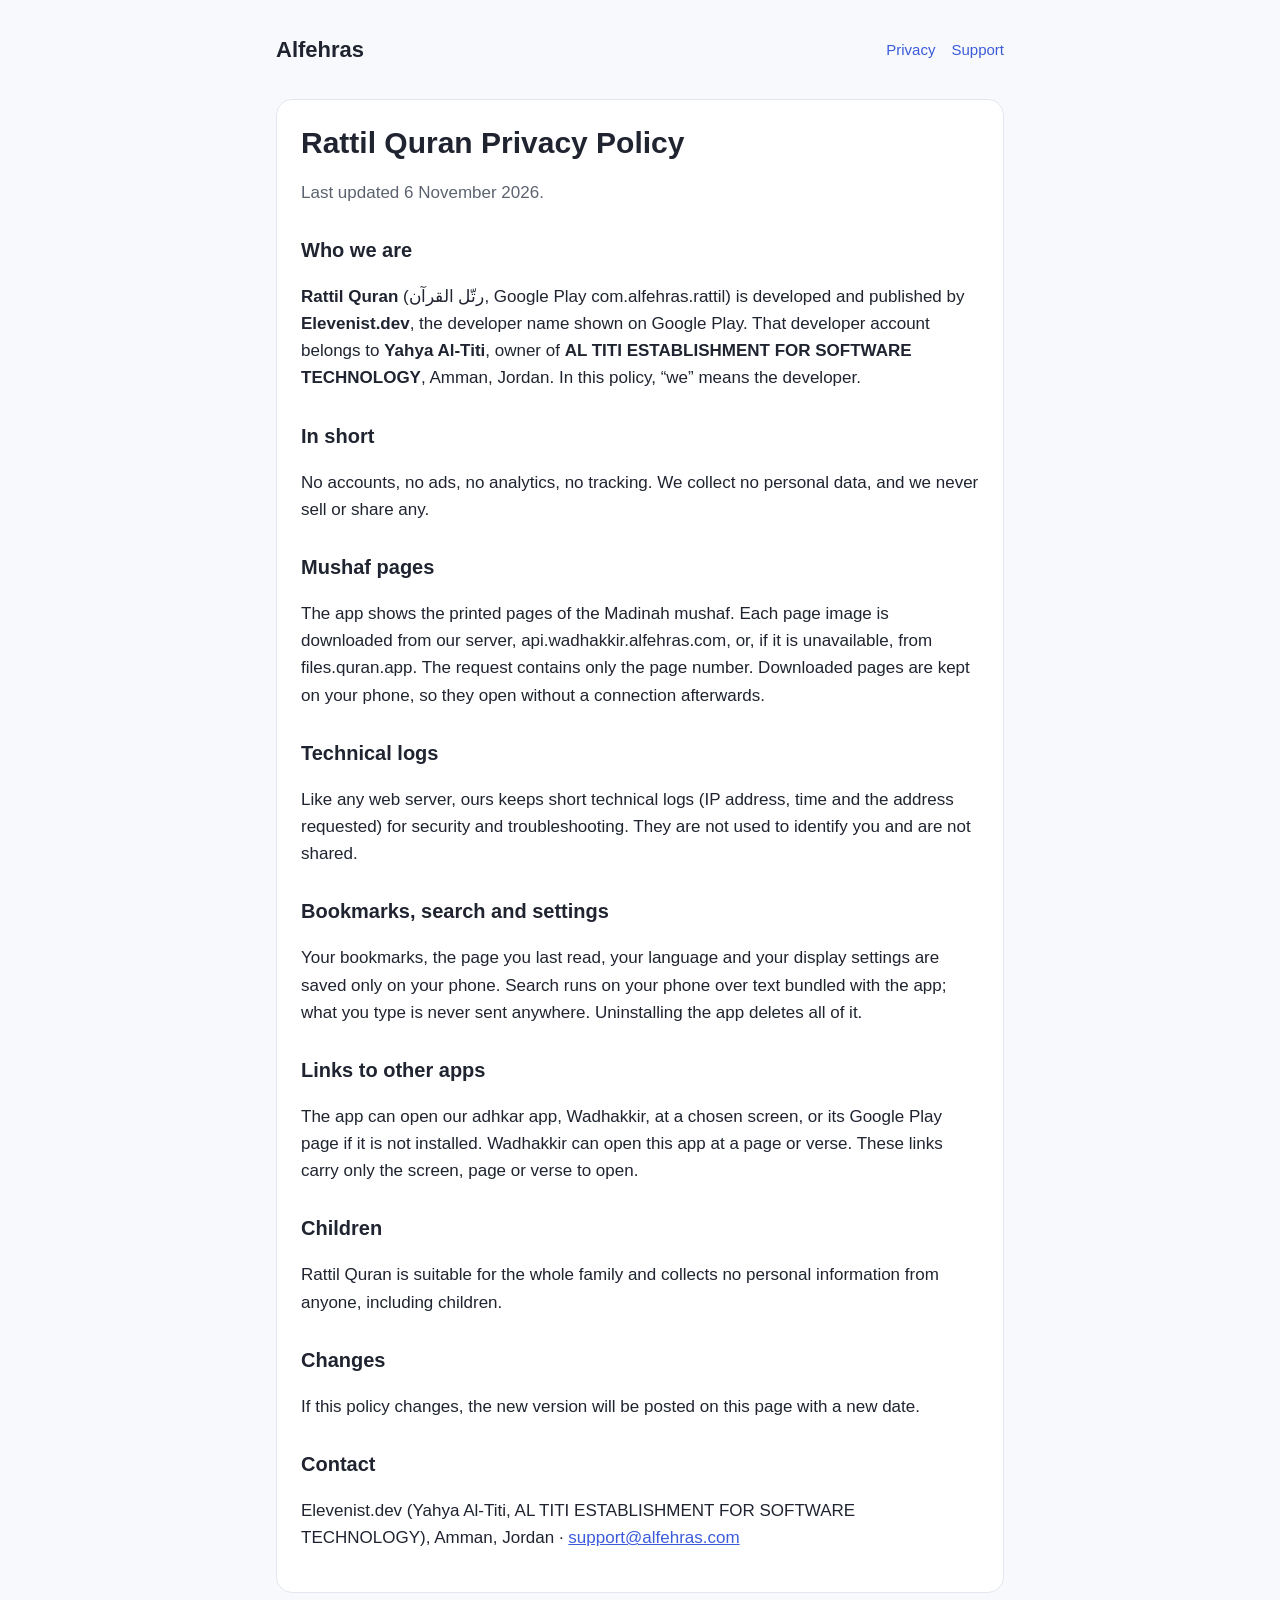
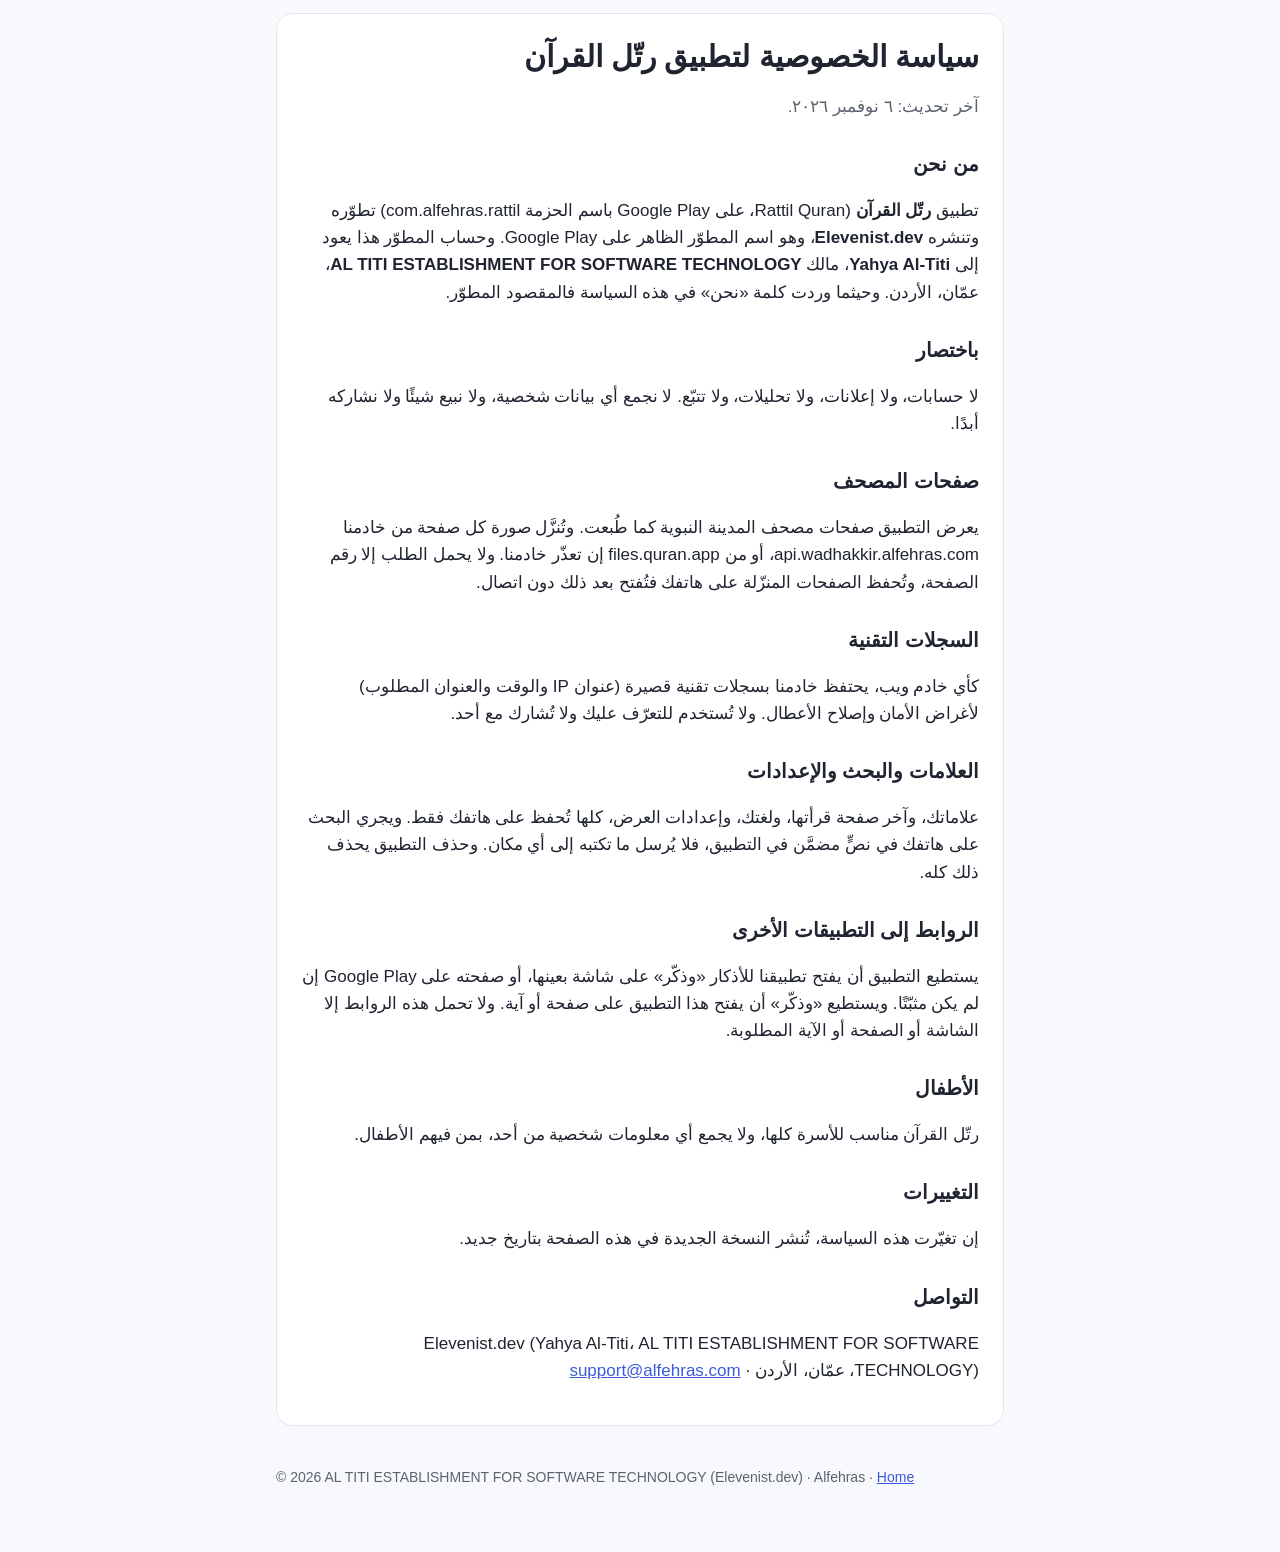
==== rattil/privacy/index.html @ de177fb9 "Rattil Quran privacy policy (English and Arabic) Co-Authored-By: Claude Opus 5.5 <noreply@anthropic." ====
<!doctype html>
<html lang="en">
<head>
<meta charset="utf-8">
<meta name="viewport" content="width=device-width, initial-scale=1">
<title>Rattil Quran Privacy Policy</title>
<meta name="description" content="Privacy policy for Rattil Quran (رتّل القرآن), the Madinah mushaf app by Elevenist.dev.">
<link rel="stylesheet" href="/style.css">
</head>
<body>
<main>
<header><a class="brand" href="/">Alfehras</a><nav><a href="/privacy/">Privacy</a><a href="/support/">Support</a></nav></header>

<section class="lang" lang="en">
<h1>Rattil Quran Privacy Policy</h1>
<p class="muted">Last updated 6 November 2026.</p>
<h2>Who we are</h2>
<p><strong>Rattil Quran</strong> (<span lang="ar" dir="rtl">رتّل القرآن</span>, Google Play com.alfehras.rattil) is developed and published by <strong>Elevenist.dev</strong>, the developer name shown on Google Play. That developer account belongs to <strong>Yahya Al-Titi</strong>, owner of <strong>AL TITI ESTABLISHMENT FOR SOFTWARE TECHNOLOGY</strong>, Amman, Jordan. In this policy, “we” means the developer.</p>
<h2>In short</h2>
<p>No accounts, no ads, no analytics, no tracking. We collect no personal data, and we never sell or share any.</p>
<h2>Mushaf pages</h2>
<p>The app shows the printed pages of the Madinah mushaf. Each page image is downloaded from our server, api.wadhakkir.alfehras.com, or, if it is unavailable, from files.quran.app. The request contains only the page number. Downloaded pages are kept on your phone, so they open without a connection afterwards.</p>
<h2>Technical logs</h2>
<p>Like any web server, ours keeps short technical logs (IP address, time and the address requested) for security and troubleshooting. They are not used to identify you and are not shared.</p>
<h2>Bookmarks, search and settings</h2>
<p>Your bookmarks, the page you last read, your language and your display settings are saved only on your phone. Search runs on your phone over text bundled with the app; what you type is never sent anywhere. Uninstalling the app deletes all of it.</p>
<h2>Links to other apps</h2>
<p>The app can open our adhkar app, Wadhakkir, at a chosen screen, or its Google Play page if it is not installed. Wadhakkir can open this app at a page or verse. These links carry only the screen, page or verse to open.</p>
<h2>Children</h2>
<p>Rattil Quran is suitable for the whole family and collects no personal information from anyone, including children.</p>
<h2>Changes</h2>
<p>If this policy changes, the new version will be posted on this page with a new date.</p>
<h2>Contact</h2>
<p>Elevenist.dev (Yahya Al-Titi, AL TITI ESTABLISHMENT FOR SOFTWARE TECHNOLOGY), Amman, Jordan · <a href="mailto:support@alfehras.com">support@alfehras.com</a></p>
</section>

<section class="lang" lang="ar" dir="rtl">
<h1>سياسة الخصوصية لتطبيق رتّل القرآن</h1>
<p class="muted">آخر تحديث: ٦ نوفمبر ٢٠٢٦.</p>
<h2>من نحن</h2>
<p>تطبيق <strong>رتّل القرآن</strong> (Rattil Quran، على Google Play باسم الحزمة com.alfehras.rattil) تطوّره وتنشره <strong>Elevenist.dev</strong>، وهو اسم المطوّر الظاهر على Google Play. وحساب المطوّر هذا يعود إلى <strong>Yahya Al-Titi</strong>، مالك <strong>AL TITI ESTABLISHMENT FOR SOFTWARE TECHNOLOGY</strong>، عمّان، الأردن. وحيثما وردت كلمة «نحن» في هذه السياسة فالمقصود المطوّر.</p>
<h2>باختصار</h2>
<p>لا حسابات، ولا إعلانات، ولا تحليلات، ولا تتبّع. لا نجمع أي بيانات شخصية، ولا نبيع شيئًا ولا نشاركه أبدًا.</p>
<h2>صفحات المصحف</h2>
<p>يعرض التطبيق صفحات مصحف المدينة النبوية كما طُبعت. وتُنزَّل صورة كل صفحة من خادمنا api.wadhakkir.alfehras.com، أو من files.quran.app إن تعذّر خادمنا. ولا يحمل الطلب إلا رقم الصفحة، وتُحفظ الصفحات المنزّلة على هاتفك فتُفتح بعد ذلك دون اتصال.</p>
<h2>السجلات التقنية</h2>
<p>كأي خادم ويب، يحتفظ خادمنا بسجلات تقنية قصيرة (عنوان IP والوقت والعنوان المطلوب) لأغراض الأمان وإصلاح الأعطال. ولا تُستخدم للتعرّف عليك ولا تُشارك مع أحد.</p>
<h2>العلامات والبحث والإعدادات</h2>
<p>علاماتك، وآخر صفحة قرأتها، ولغتك، وإعدادات العرض، كلها تُحفظ على هاتفك فقط. ويجري البحث على هاتفك في نصٍّ مضمَّن في التطبيق، فلا يُرسل ما تكتبه إلى أي مكان. وحذف التطبيق يحذف ذلك كله.</p>
<h2>الروابط إلى التطبيقات الأخرى</h2>
<p>يستطيع التطبيق أن يفتح تطبيقنا للأذكار «وذكّر» على شاشة بعينها، أو صفحته على Google Play إن لم يكن مثبّتًا. ويستطيع «وذكّر» أن يفتح هذا التطبيق على صفحة أو آية. ولا تحمل هذه الروابط إلا الشاشة أو الصفحة أو الآية المطلوبة.</p>
<h2>الأطفال</h2>
<p>رتّل القرآن مناسب للأسرة كلها، ولا يجمع أي معلومات شخصية من أحد، بمن فيهم الأطفال.</p>
<h2>التغييرات</h2>
<p>إن تغيّرت هذه السياسة، تُنشر النسخة الجديدة في هذه الصفحة بتاريخ جديد.</p>
<h2>التواصل</h2>
<p>Elevenist.dev (Yahya Al-Titi، AL TITI ESTABLISHMENT FOR SOFTWARE TECHNOLOGY)، عمّان، الأردن · <a href="mailto:support@alfehras.com">support@alfehras.com</a></p>
</section>
<footer>© 2026 AL TITI ESTABLISHMENT FOR SOFTWARE TECHNOLOGY (Elevenist.dev) · Alfehras · <a href="/">Home</a></footer>
</main>
</body>
</html>
---- style.css ----
:root { --blue: #3b5bdb; --ink: #1f2430; --muted: #5c6370; --soft: #e7ecff; --bg: #f8f9fc; --card: #fff; --line: #e3e6ee; }
@media (prefers-color-scheme: dark) {
  :root { --ink: #eef0f6; --muted: #a3a9b6; --soft: #26305a; --bg: #12151d; --card: #1b1f2a; --line: #2c3240; --blue: #7d96f0; }
}
* { box-sizing: border-box; }
body { margin: 0; background: var(--bg); color: var(--ink); font: 17px/1.6 -apple-system, "Segoe UI", Roboto, Arial, sans-serif; }
main { max-width: 760px; margin: 0 auto; padding: 32px 16px 64px; }
header { display: flex; align-items: center; justify-content: space-between; gap: 12px; margin-bottom: 32px; }
header a.brand { color: var(--ink); text-decoration: none; font-weight: 700; font-size: 22px; }
nav a { color: var(--blue); text-decoration: none; margin-inline-start: 16px; font-size: 15px; }
h1 { font-size: 30px; line-height: 1.25; margin: 0 0 8px; }
h2 { font-size: 20px; margin: 28px 0 8px; }
p, li { color: var(--ink); }
.muted { color: var(--muted); }
.lang { background: var(--card); border: 1px solid var(--line); border-radius: 16px; padding: 24px; margin: 20px 0; }
.lang[dir="rtl"] { font-family: -apple-system, "Geeza Pro", Tahoma, Arial, sans-serif; }
.apps { display: grid; gap: 12px; padding: 0; list-style: none; }
.apps li { display: flex; align-items: center; gap: 14px; background: var(--card); border: 1px solid var(--line); border-radius: 14px; padding: 14px; }
.apps .glyph { flex: none; width: 52px; height: 52px; border-radius: 12px; background: var(--soft); color: var(--blue); display: grid; place-items: center; font-size: 28px; font-weight: 700; }
.apps .soon { color: var(--muted); font-size: 14px; }
a { color: var(--blue); }
footer { margin-top: 40px; color: var(--muted); font-size: 14px; }
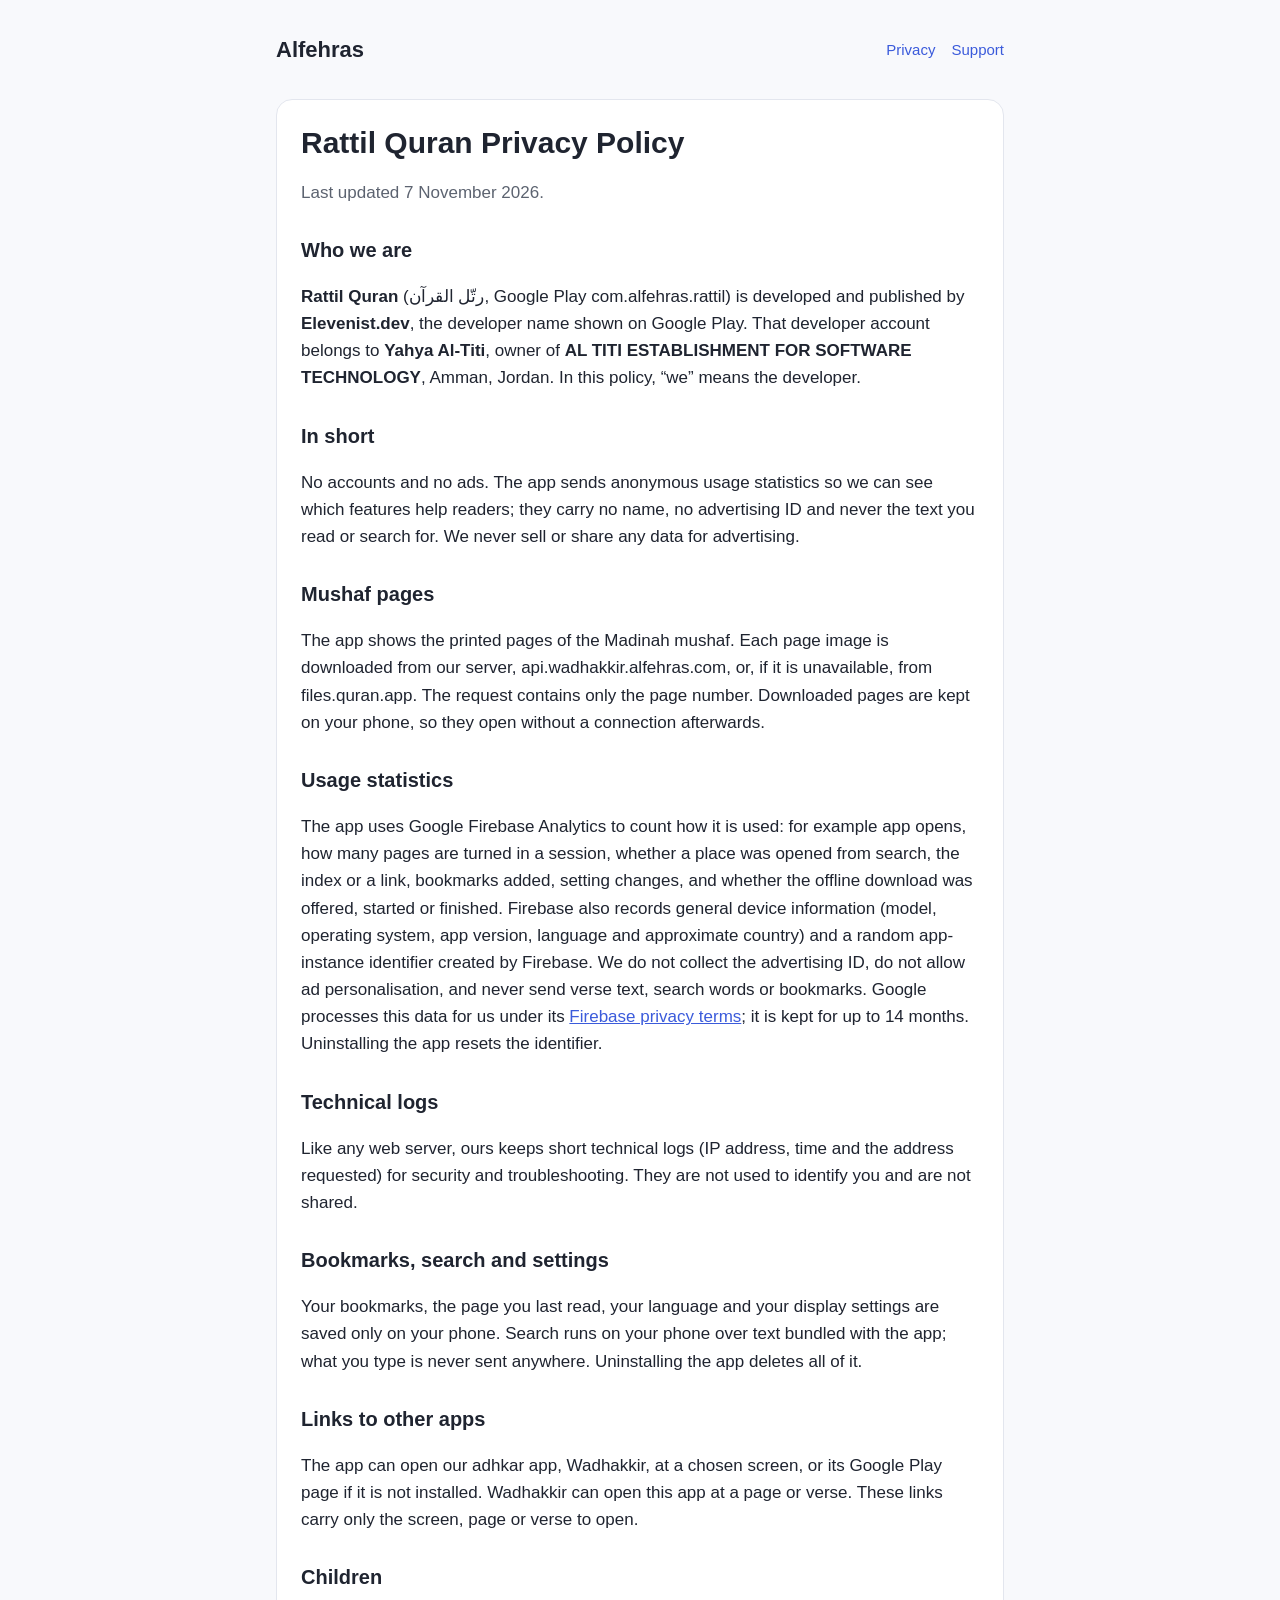
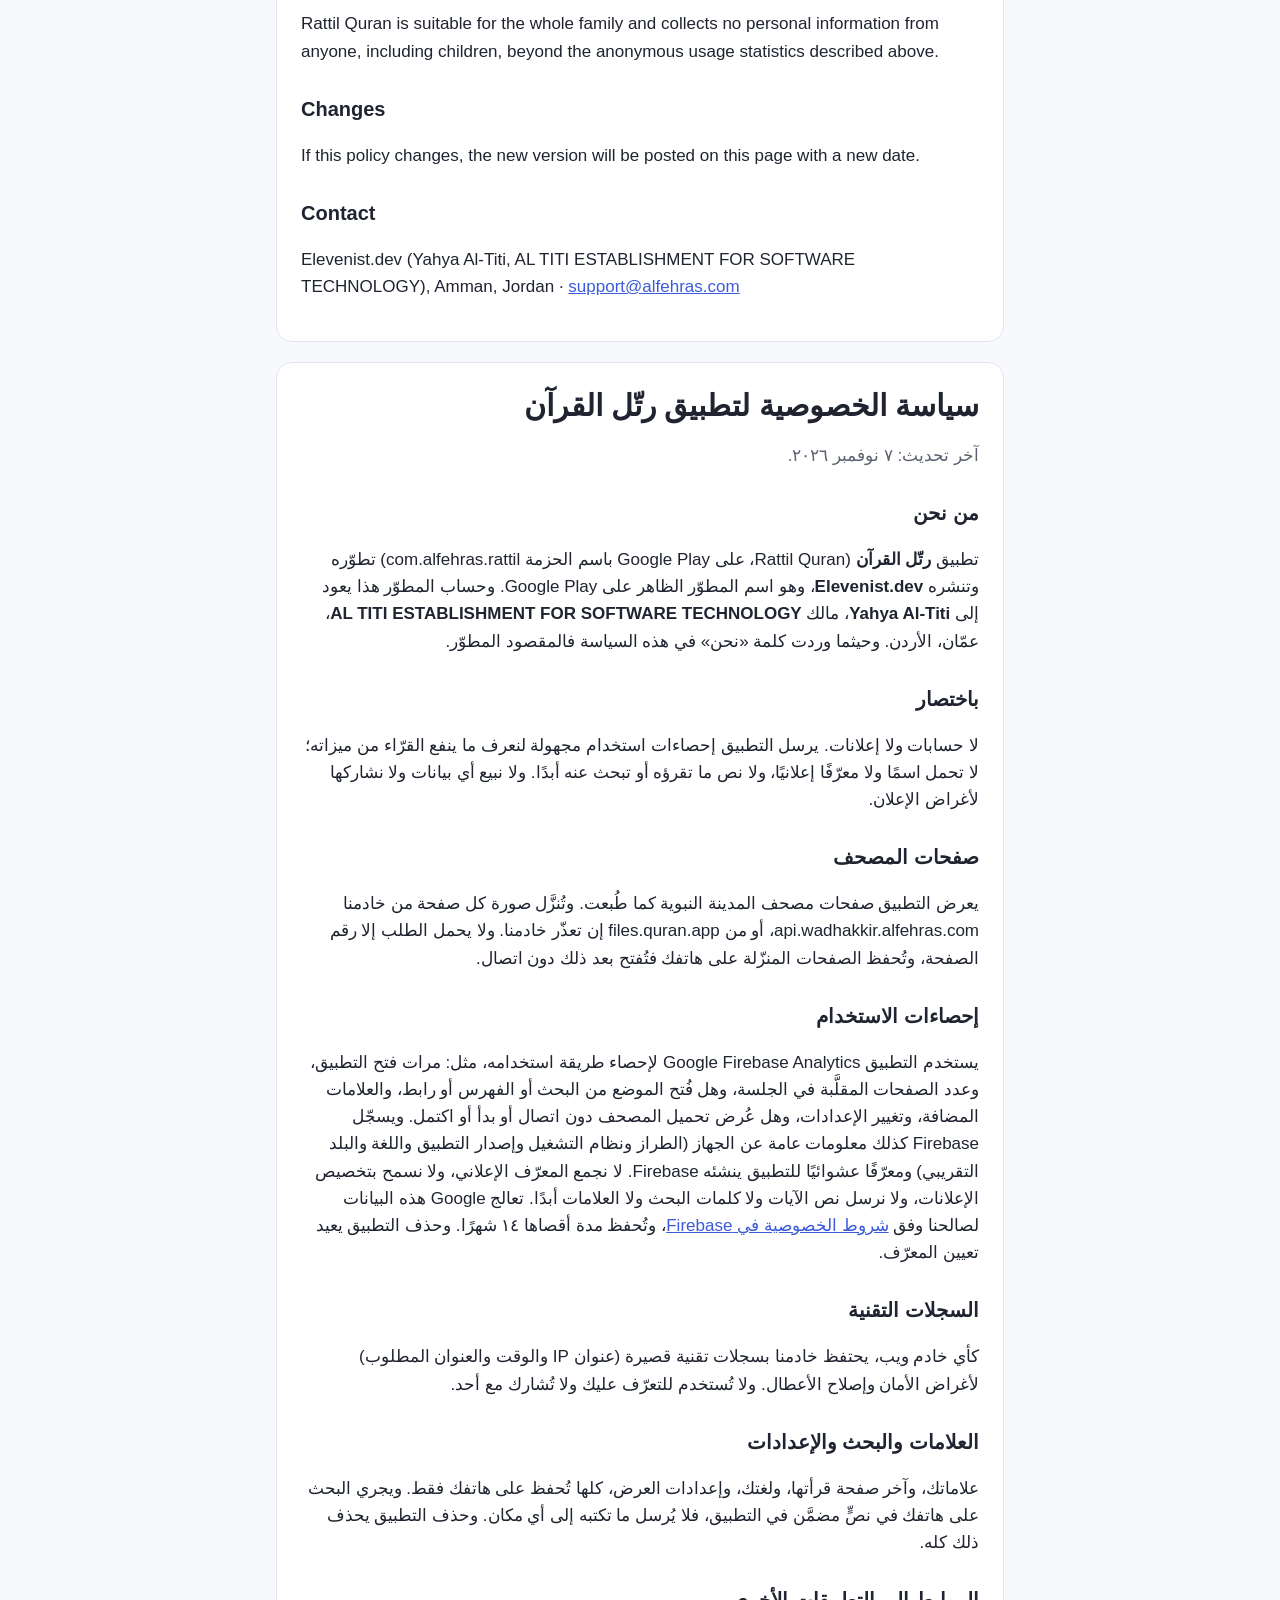
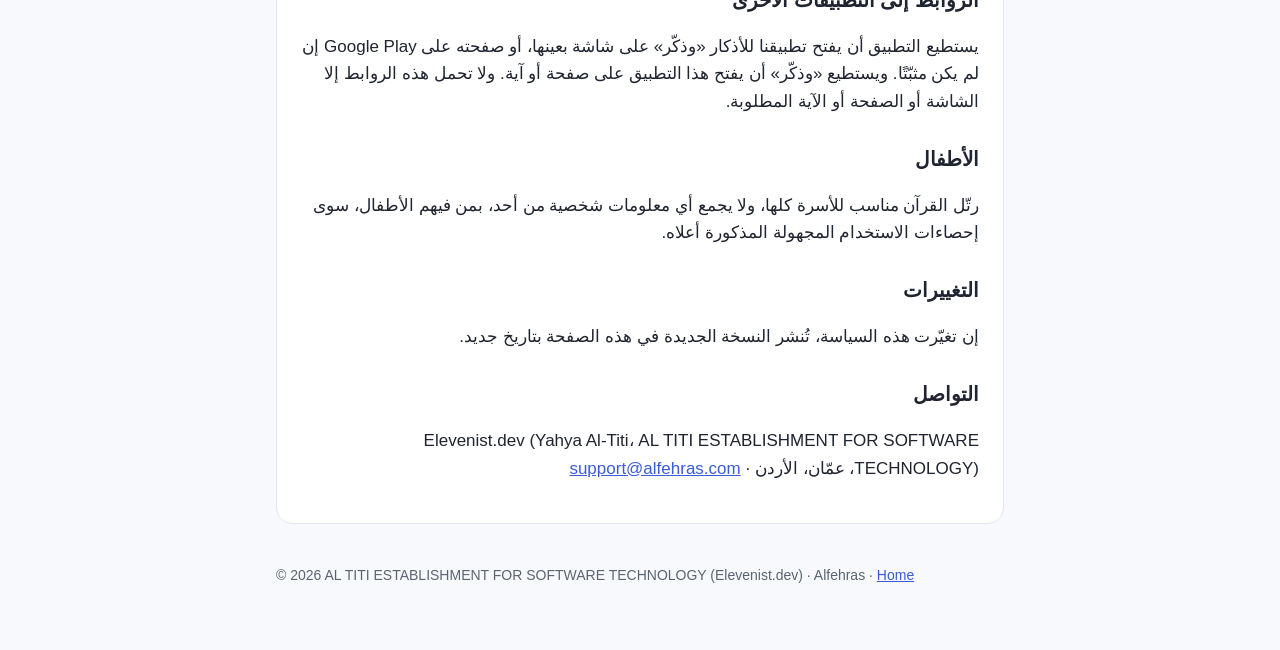
==== commit bed2f8b5: "Rattil privacy: anonymous usage statistics (Firebase Analytics) Co-Authored-By: Claude Opus 5.5 <nor" ====
--- a/rattil/privacy/index.html
+++ b/rattil/privacy/index.html
@@ -13,13 +13,15 @@
 
 <section class="lang" lang="en">
 <h1>Rattil Quran Privacy Policy</h1>
-<p class="muted">Last updated 6 November 2026.</p>
+<p class="muted">Last updated 7 November 2026.</p>
 <h2>Who we are</h2>
 <p><strong>Rattil Quran</strong> (<span lang="ar" dir="rtl">رتّل القرآن</span>, Google Play com.alfehras.rattil) is developed and published by <strong>Elevenist.dev</strong>, the developer name shown on Google Play. That developer account belongs to <strong>Yahya Al-Titi</strong>, owner of <strong>AL TITI ESTABLISHMENT FOR SOFTWARE TECHNOLOGY</strong>, Amman, Jordan. In this policy, “we” means the developer.</p>
 <h2>In short</h2>
-<p>No accounts, no ads, no analytics, no tracking. We collect no personal data, and we never sell or share any.</p>
+<p>No accounts and no ads. The app sends anonymous usage statistics so we can see which features help readers; they carry no name, no advertising ID and never the text you read or search for. We never sell or share any data for advertising.</p>
 <h2>Mushaf pages</h2>
 <p>The app shows the printed pages of the Madinah mushaf. Each page image is downloaded from our server, api.wadhakkir.alfehras.com, or, if it is unavailable, from files.quran.app. The request contains only the page number. Downloaded pages are kept on your phone, so they open without a connection afterwards.</p>
+<h2>Usage statistics</h2>
+<p>The app uses Google Firebase Analytics to count how it is used: for example app opens, how many pages are turned in a session, whether a place was opened from search, the index or a link, bookmarks added, setting changes, and whether the offline download was offered, started or finished. Firebase also records general device information (model, operating system, app version, language and approximate country) and a random app-instance identifier created by Firebase. We do not collect the advertising ID, do not allow ad personalisation, and never send verse text, search words or bookmarks. Google processes this data for us under its <a href="https://firebase.google.com/support/privacy">Firebase privacy terms</a>; it is kept for up to 14 months. Uninstalling the app resets the identifier.</p>
 <h2>Technical logs</h2>
 <p>Like any web server, ours keeps short technical logs (IP address, time and the address requested) for security and troubleshooting. They are not used to identify you and are not shared.</p>
 <h2>Bookmarks, search and settings</h2>
@@ -27,7 +29,7 @@
 <h2>Links to other apps</h2>
 <p>The app can open our adhkar app, Wadhakkir, at a chosen screen, or its Google Play page if it is not installed. Wadhakkir can open this app at a page or verse. These links carry only the screen, page or verse to open.</p>
 <h2>Children</h2>
-<p>Rattil Quran is suitable for the whole family and collects no personal information from anyone, including children.</p>
+<p>Rattil Quran is suitable for the whole family and collects no personal information from anyone, including children, beyond the anonymous usage statistics described above.</p>
 <h2>Changes</h2>
 <p>If this policy changes, the new version will be posted on this page with a new date.</p>
 <h2>Contact</h2>
@@ -36,13 +38,15 @@
 
 <section class="lang" lang="ar" dir="rtl">
 <h1>سياسة الخصوصية لتطبيق رتّل القرآن</h1>
-<p class="muted">آخر تحديث: ٦ نوفمبر ٢٠٢٦.</p>
+<p class="muted">آخر تحديث: ٧ نوفمبر ٢٠٢٦.</p>
 <h2>من نحن</h2>
 <p>تطبيق <strong>رتّل القرآن</strong> (Rattil Quran، على Google Play باسم الحزمة com.alfehras.rattil) تطوّره وتنشره <strong>Elevenist.dev</strong>، وهو اسم المطوّر الظاهر على Google Play. وحساب المطوّر هذا يعود إلى <strong>Yahya Al-Titi</strong>، مالك <strong>AL TITI ESTABLISHMENT FOR SOFTWARE TECHNOLOGY</strong>، عمّان، الأردن. وحيثما وردت كلمة «نحن» في هذه السياسة فالمقصود المطوّر.</p>
 <h2>باختصار</h2>
-<p>لا حسابات، ولا إعلانات، ولا تحليلات، ولا تتبّع. لا نجمع أي بيانات شخصية، ولا نبيع شيئًا ولا نشاركه أبدًا.</p>
+<p>لا حسابات ولا إعلانات. يرسل التطبيق إحصاءات استخدام مجهولة لنعرف ما ينفع القرّاء من ميزاته؛ لا تحمل اسمًا ولا معرّفًا إعلانيًا، ولا نص ما تقرؤه أو تبحث عنه أبدًا. ولا نبيع أي بيانات ولا نشاركها لأغراض الإعلان.</p>
 <h2>صفحات المصحف</h2>
 <p>يعرض التطبيق صفحات مصحف المدينة النبوية كما طُبعت. وتُنزَّل صورة كل صفحة من خادمنا api.wadhakkir.alfehras.com، أو من files.quran.app إن تعذّر خادمنا. ولا يحمل الطلب إلا رقم الصفحة، وتُحفظ الصفحات المنزّلة على هاتفك فتُفتح بعد ذلك دون اتصال.</p>
+<h2>إحصاءات الاستخدام</h2>
+<p>يستخدم التطبيق Google Firebase Analytics لإحصاء طريقة استخدامه، مثل: مرات فتح التطبيق، وعدد الصفحات المقلَّبة في الجلسة، وهل فُتح الموضع من البحث أو الفهرس أو رابط، والعلامات المضافة، وتغيير الإعدادات، وهل عُرض تحميل المصحف دون اتصال أو بدأ أو اكتمل. ويسجّل Firebase كذلك معلومات عامة عن الجهاز (الطراز ونظام التشغيل وإصدار التطبيق واللغة والبلد التقريبي) ومعرّفًا عشوائيًا للتطبيق ينشئه Firebase. لا نجمع المعرّف الإعلاني، ولا نسمح بتخصيص الإعلانات، ولا نرسل نص الآيات ولا كلمات البحث ولا العلامات أبدًا. تعالج Google هذه البيانات لصالحنا وفق <a href="https://firebase.google.com/support/privacy">شروط الخصوصية في Firebase</a>، وتُحفظ مدة أقصاها ١٤ شهرًا. وحذف التطبيق يعيد تعيين المعرّف.</p>
 <h2>السجلات التقنية</h2>
 <p>كأي خادم ويب، يحتفظ خادمنا بسجلات تقنية قصيرة (عنوان IP والوقت والعنوان المطلوب) لأغراض الأمان وإصلاح الأعطال. ولا تُستخدم للتعرّف عليك ولا تُشارك مع أحد.</p>
 <h2>العلامات والبحث والإعدادات</h2>
@@ -50,7 +54,7 @@
 <h2>الروابط إلى التطبيقات الأخرى</h2>
 <p>يستطيع التطبيق أن يفتح تطبيقنا للأذكار «وذكّر» على شاشة بعينها، أو صفحته على Google Play إن لم يكن مثبّتًا. ويستطيع «وذكّر» أن يفتح هذا التطبيق على صفحة أو آية. ولا تحمل هذه الروابط إلا الشاشة أو الصفحة أو الآية المطلوبة.</p>
 <h2>الأطفال</h2>
-<p>رتّل القرآن مناسب للأسرة كلها، ولا يجمع أي معلومات شخصية من أحد، بمن فيهم الأطفال.</p>
+<p>رتّل القرآن مناسب للأسرة كلها، ولا يجمع أي معلومات شخصية من أحد، بمن فيهم الأطفال، سوى إحصاءات الاستخدام المجهولة المذكورة أعلاه.</p>
 <h2>التغييرات</h2>
 <p>إن تغيّرت هذه السياسة، تُنشر النسخة الجديدة في هذه الصفحة بتاريخ جديد.</p>
 <h2>التواصل</h2>
